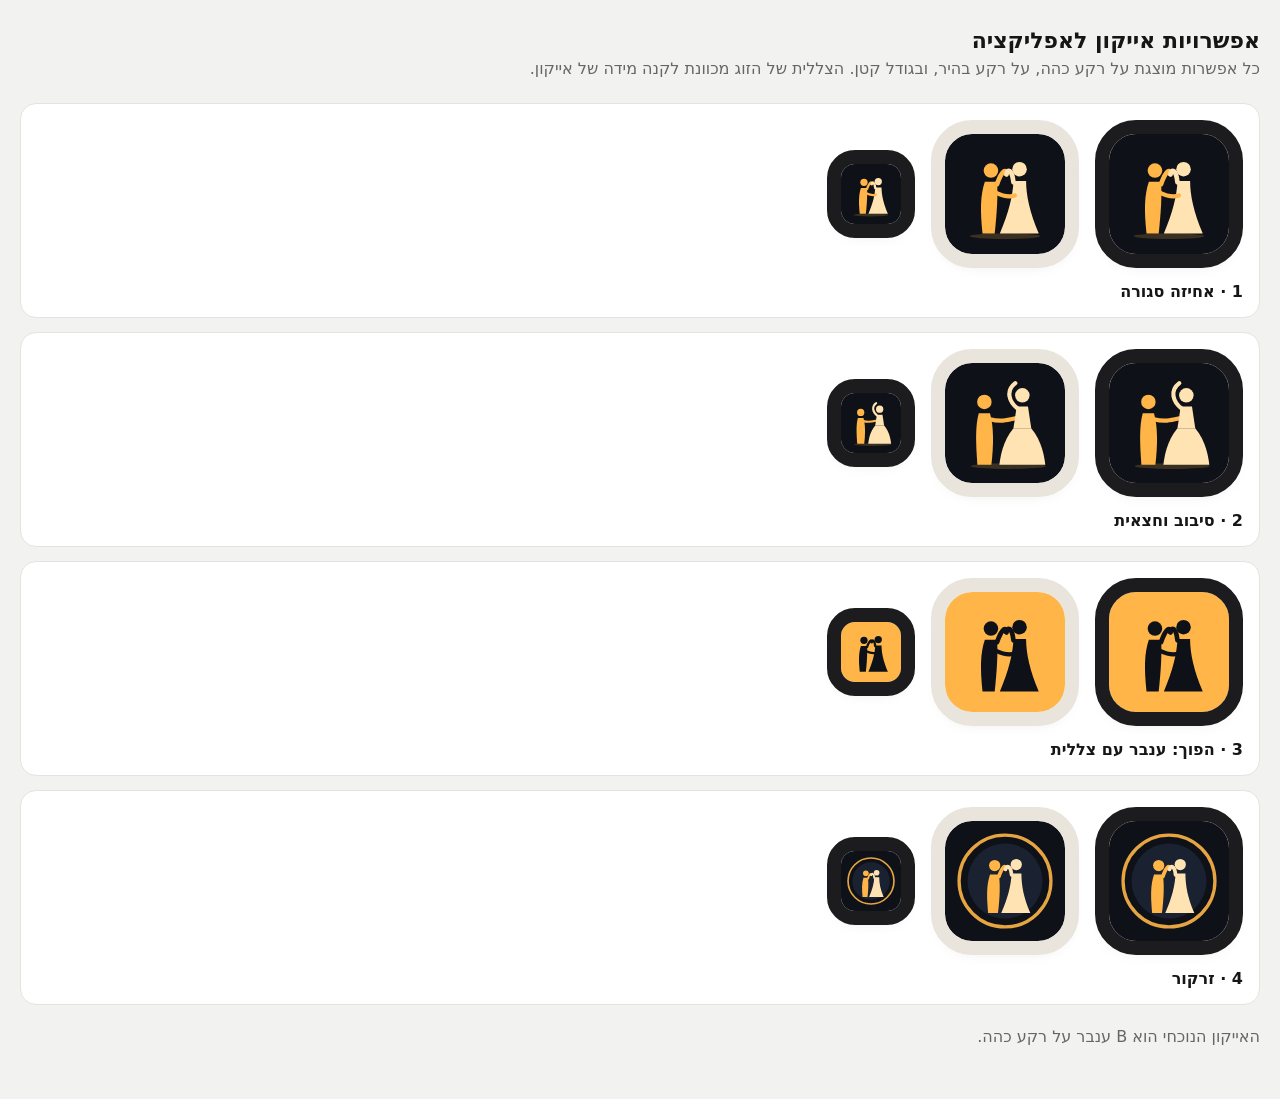
==== mockup/icons/index.html @ 42bfa195 "Add four app icon options (dancing couple) for review Co-Authored-By: Claude Fable 5.1 <noreply@anth" ====
<!doctype html><html lang="he" dir="rtl"><head><meta charset="utf-8"><meta name="viewport" content="width=device-width, initial-scale=1"><title>אפשרויות אייקון</title>
<style>body{margin:0;background:#f2f2f0;font-family:-apple-system,system-ui,sans-serif;color:#161616;padding:28px 20px}h1{font-size:22px;margin:0 0 4px}p{color:#666;margin:0 0 22px;line-height:1.5}
.opt{background:#fff;border:1px solid #e3e3df;border-radius:16px;padding:16px;margin-bottom:14px}.row{display:flex;gap:16px;align-items:center;flex-wrap:wrap}
.ios{width:120px;height:120px;border-radius:27px;overflow:hidden;box-shadow:0 6px 18px rgba(0,0,0,.18);padding:0}.ios img{width:100%;height:100%;display:block}
.ios.small{width:60px;height:60px;border-radius:14px}.dark{outline:14px solid #1c1c1e}.light{outline:14px solid #e9e4dc}
.ios{margin:14px}b{display:block;margin-top:14px;font-size:16px}</style></head><body>
<h1>אפשרויות אייקון לאפליקציה</h1><p>כל אפשרות מוצגת על רקע כהה, על רקע בהיר, ובגודל קטן. הצללית של הזוג מכוונת לקנה מידה של אייקון.</p><div class="opt"><div class="row"><div class="ios dark"><img src="opt1.svg"></div><div class="ios light"><img src="opt1.svg"></div><div class="ios small dark"><img src="opt1.svg"></div></div><b>1 · אחיזה סגורה</b></div><div class="opt"><div class="row"><div class="ios dark"><img src="opt2.svg"></div><div class="ios light"><img src="opt2.svg"></div><div class="ios small dark"><img src="opt2.svg"></div></div><b>2 · סיבוב וחצאית</b></div><div class="opt"><div class="row"><div class="ios dark"><img src="opt3.svg"></div><div class="ios light"><img src="opt3.svg"></div><div class="ios small dark"><img src="opt3.svg"></div></div><b>3 · הפוך: ענבר עם צללית</b></div><div class="opt"><div class="row"><div class="ios dark"><img src="opt4.svg"></div><div class="ios light"><img src="opt4.svg"></div><div class="ios small dark"><img src="opt4.svg"></div></div><b>4 · זרקור</b></div>
<p style="margin-top:20px">האייקון הנוכחי הוא B ענבר על רקע כהה.</p></body></html>
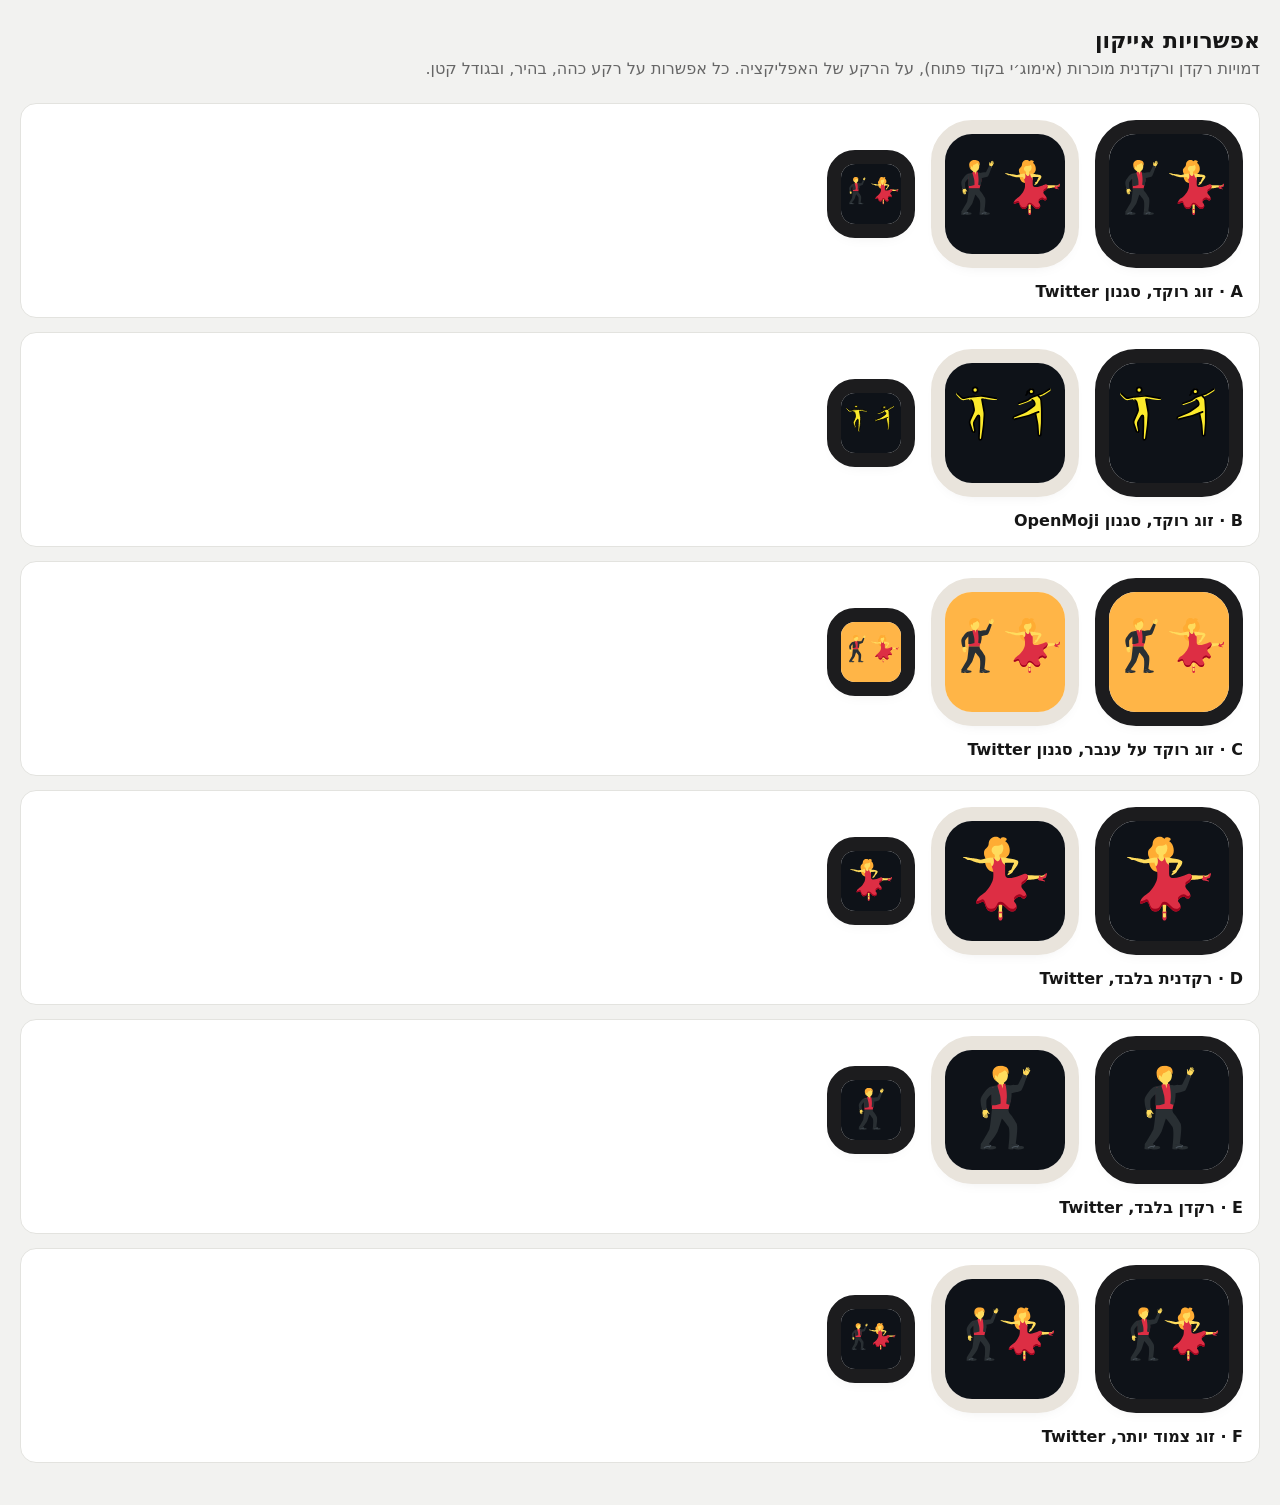
==== commit ab0edd35: "Icon options built from open emoji dancing figures (Twemoji CC-BY 4.0, OpenMoji CC-BY-SA 4.0) Co-Aut" ====
--- a/mockup/icons/index.html
+++ b/mockup/icons/index.html
@@ -1,8 +1,7 @@
 <!doctype html><html lang="he" dir="rtl"><head><meta charset="utf-8"><meta name="viewport" content="width=device-width, initial-scale=1"><title>אפשרויות אייקון</title>
 <style>body{margin:0;background:#f2f2f0;font-family:-apple-system,system-ui,sans-serif;color:#161616;padding:28px 20px}h1{font-size:22px;margin:0 0 4px}p{color:#666;margin:0 0 22px;line-height:1.5}
 .opt{background:#fff;border:1px solid #e3e3df;border-radius:16px;padding:16px;margin-bottom:14px}.row{display:flex;gap:16px;align-items:center;flex-wrap:wrap}
-.ios{width:120px;height:120px;border-radius:27px;overflow:hidden;box-shadow:0 6px 18px rgba(0,0,0,.18);padding:0}.ios img{width:100%;height:100%;display:block}
-.ios.small{width:60px;height:60px;border-radius:14px}.dark{outline:14px solid #1c1c1e}.light{outline:14px solid #e9e4dc}
-.ios{margin:14px}b{display:block;margin-top:14px;font-size:16px}</style></head><body>
-<h1>אפשרויות אייקון לאפליקציה</h1><p>כל אפשרות מוצגת על רקע כהה, על רקע בהיר, ובגודל קטן. הצללית של הזוג מכוונת לקנה מידה של אייקון.</p><div class="opt"><div class="row"><div class="ios dark"><img src="opt1.svg"></div><div class="ios light"><img src="opt1.svg"></div><div class="ios small dark"><img src="opt1.svg"></div></div><b>1 · אחיזה סגורה</b></div><div class="opt"><div class="row"><div class="ios dark"><img src="opt2.svg"></div><div class="ios light"><img src="opt2.svg"></div><div class="ios small dark"><img src="opt2.svg"></div></div><b>2 · סיבוב וחצאית</b></div><div class="opt"><div class="row"><div class="ios dark"><img src="opt3.svg"></div><div class="ios light"><img src="opt3.svg"></div><div class="ios small dark"><img src="opt3.svg"></div></div><b>3 · הפוך: ענבר עם צללית</b></div><div class="opt"><div class="row"><div class="ios dark"><img src="opt4.svg"></div><div class="ios light"><img src="opt4.svg"></div><div class="ios small dark"><img src="opt4.svg"></div></div><b>4 · זרקור</b></div>
-<p style="margin-top:20px">האייקון הנוכחי הוא B ענבר על רקע כהה.</p></body></html>+.ios{width:120px;height:120px;border-radius:27px;overflow:hidden;box-shadow:0 6px 18px rgba(0,0,0,.18);margin:14px;position:relative;direction:ltr}.ios.small{width:60px;height:60px;border-radius:14px}
+.ico{position:absolute;left:0;top:0;transform-origin:0 0;width:512px;height:512px;transform:scale(0.234375)}.ios.small .ico{transform:scale(0.1171875)}
+.dark{outline:14px solid #1c1c1e}.light{outline:14px solid #e9e4dc}b{display:block;margin-top:14px;font-size:16px}</style></head><body>
+<h1>אפשרויות אייקון</h1><p>דמויות רקדן ורקדנית מוכרות (אימוג׳י בקוד פתוח), על הרקע של האפליקציה. כל אפשרות על רקע כהה, בהיר, ובגודל קטן.</p><div class="opt"><div class="row"><div class="ios dark"><div class="ico" style="background:#0e1218"><img src="src/tw-man.svg" style="position:absolute;left:20px;top:110px;width:236px;height:236px"><img src="src/tw-woman.svg" style="position:absolute;left:256px;top:110px;width:236px;height:236px"></div></div><div class="ios light"><div class="ico" style="background:#0e1218"><img src="src/tw-man.svg" style="position:absolute;left:20px;top:110px;width:236px;height:236px"><img src="src/tw-woman.svg" style="position:absolute;left:256px;top:110px;width:236px;height:236px"></div></div><div class="ios small dark"><div class="ico" style="background:#0e1218"><img src="src/tw-man.svg" style="position:absolute;left:20px;top:110px;width:236px;height:236px"><img src="src/tw-woman.svg" style="position:absolute;left:256px;top:110px;width:236px;height:236px"></div></div></div><b>A · זוג רוקד, סגנון Twitter</b></div><div class="opt"><div class="row"><div class="ios dark"><div class="ico" style="background:#0e1218"><img src="src/om-man.svg" style="position:absolute;left:6px;top:86px;width:260px;height:260px"><img src="src/om-woman.svg" style="position:absolute;left:246px;top:86px;width:260px;height:260px"></div></div><div class="ios light"><div class="ico" style="background:#0e1218"><img src="src/om-man.svg" style="position:absolute;left:6px;top:86px;width:260px;height:260px"><img src="src/om-woman.svg" style="position:absolute;left:246px;top:86px;width:260px;height:260px"></div></div><div class="ios small dark"><div class="ico" style="background:#0e1218"><img src="src/om-man.svg" style="position:absolute;left:6px;top:86px;width:260px;height:260px"><img src="src/om-woman.svg" style="position:absolute;left:246px;top:86px;width:260px;height:260px"></div></div></div><b>B · זוג רוקד, סגנון OpenMoji</b></div><div class="opt"><div class="row"><div class="ios dark"><div class="ico" style="background:#ffb547"><img src="src/tw-man.svg" style="position:absolute;left:20px;top:110px;width:236px;height:236px"><img src="src/tw-woman.svg" style="position:absolute;left:256px;top:110px;width:236px;height:236px"></div></div><div class="ios light"><div class="ico" style="background:#ffb547"><img src="src/tw-man.svg" style="position:absolute;left:20px;top:110px;width:236px;height:236px"><img src="src/tw-woman.svg" style="position:absolute;left:256px;top:110px;width:236px;height:236px"></div></div><div class="ios small dark"><div class="ico" style="background:#ffb547"><img src="src/tw-man.svg" style="position:absolute;left:20px;top:110px;width:236px;height:236px"><img src="src/tw-woman.svg" style="position:absolute;left:256px;top:110px;width:236px;height:236px"></div></div></div><b>C · זוג רוקד על ענבר, סגנון Twitter</b></div><div class="opt"><div class="row"><div class="ios dark"><div class="ico" style="background:#0e1218"><img src="src/tw-woman.svg" style="position:absolute;left:76px;top:66px;width:360px;height:360px"></div></div><div class="ios light"><div class="ico" style="background:#0e1218"><img src="src/tw-woman.svg" style="position:absolute;left:76px;top:66px;width:360px;height:360px"></div></div><div class="ios small dark"><div class="ico" style="background:#0e1218"><img src="src/tw-woman.svg" style="position:absolute;left:76px;top:66px;width:360px;height:360px"></div></div></div><b>D · רקדנית בלבד, Twitter</b></div><div class="opt"><div class="row"><div class="ios dark"><div class="ico" style="background:#0e1218"><img src="src/tw-man.svg" style="position:absolute;left:76px;top:66px;width:360px;height:360px"></div></div><div class="ios light"><div class="ico" style="background:#0e1218"><img src="src/tw-man.svg" style="position:absolute;left:76px;top:66px;width:360px;height:360px"></div></div><div class="ios small dark"><div class="ico" style="background:#0e1218"><img src="src/tw-man.svg" style="position:absolute;left:76px;top:66px;width:360px;height:360px"></div></div></div><b>E · רקדן בלבד, Twitter</b></div><div class="opt"><div class="row"><div class="ios dark"><div class="ico" style="background:#0e1218"><img src="src/tw-man.svg" style="position:absolute;left:44px;top:120px;width:230px;height:230px"><img src="src/tw-woman.svg" style="position:absolute;left:236px;top:120px;width:230px;height:230px"></div></div><div class="ios light"><div class="ico" style="background:#0e1218"><img src="src/tw-man.svg" style="position:absolute;left:44px;top:120px;width:230px;height:230px"><img src="src/tw-woman.svg" style="position:absolute;left:236px;top:120px;width:230px;height:230px"></div></div><div class="ios small dark"><div class="ico" style="background:#0e1218"><img src="src/tw-man.svg" style="position:absolute;left:44px;top:120px;width:230px;height:230px"><img src="src/tw-woman.svg" style="position:absolute;left:236px;top:120px;width:230px;height:230px"></div></div></div><b>F · זוג צמוד יותר, Twitter</b></div></body></html>
